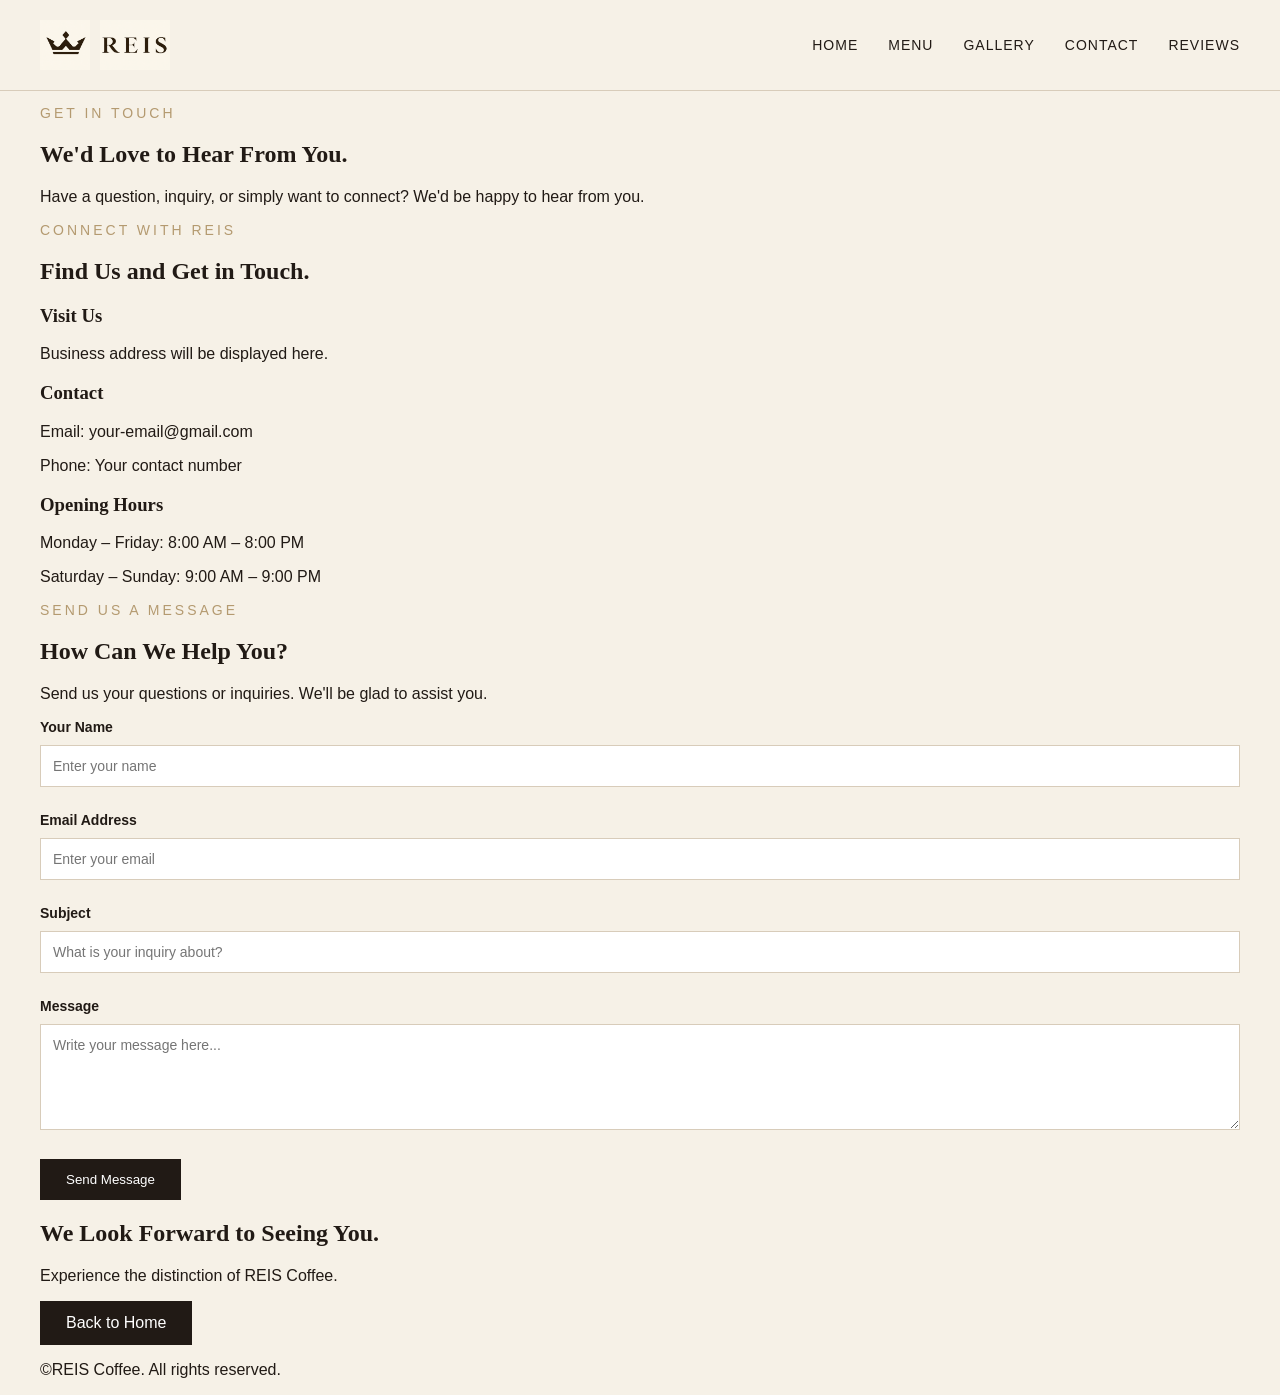
==== pages/contact.html @ 9fa72a69 "Add contact page with form and business information" ====
<!DOCTYPE html>
<html lang="en">

<head>
    <meta charset="UTF-8">
    <meta name="viewport" content="width=device-width, initial-scale=1.0">
    <title>Contact | REIS Coffee</title>
    <link rel="stylesheet" href="../css/style.css"> 
    <link rel="stylesheet" href="../css/home.css"> 
    <link rel="stylesheet" href="../css/pages.css">
    <script src="../js/script.js"></script>
</head>

<body>
    <header id="navbar">
        <div class="container">
            <a href="../index.html" class="logo">
                <img src="../assets/Logo_Crown.png" alt="REIS Logo">
                <img src="../assets/Logo_Text.png" alt="REIS Coffee">
            </a>
            <nav>
                <ul class="nav-links">
                    <li><a href="../index.html">Home</a></li>
                    <li><a href="../pages/menu.html">Menu</a></li>
                    <li><a href="../pages/gallery.html">Gallery</a></li>
                    <li><a href="../pages/contact.html">Contact</a></li>
                    <li><a href="../pages/reviews.html">Reviews</a></li>
                </ul>
            </nav>
        </div>
    </header>

    <main>
        <section class="contact-hero">
                <div class="container">
                    <p class="section-subtitle">GET IN TOUCH</p>
                    <h1>We'd Love to Hear From You.</h1>
                    <p>
                        Have a question, inquiry, or simply want to connect?
                        We'd be happy to hear from you.
                    </p>
                </div>
            </section>


            <!-- BUSINESS INFORMATION -->

            <section class="contact-information">
                <div class="container">

                    <div class="contact-heading">
                        <p class="section-subtitle">CONNECT WITH REIS</p>
                        <h2>Find Us and Get in Touch.</h2>
                    </div>

                    <div class="contact-info-grid">

                        <div class="contact-info-item">
                            <h3>Visit Us</h3>
                            <p>
                                Business address will be displayed here.
                            </p>
                        </div>

                        <div class="contact-info-item">
                            <h3>Contact</h3>
                            <p>
                                Email: your-email@gmail.com
                            </p>
                            <p>
                                Phone: Your contact number
                            </p>
                        </div>

                        <div class="contact-info-item">
                            <h3>Opening Hours</h3>
                            <p>Monday – Friday: 8:00 AM – 8:00 PM</p>
                            <p>Saturday – Sunday: 9:00 AM – 9:00 PM</p>
                        </div>

                    </div>

                    <div class="contact-map">
                        <!-- Map or location image can be added here -->
                    </div>

                </div>
            </section>


            <!-- CONTACT FORM -->

            <section class="contact-form-section">
                <div class="container">

                    <div class="contact-form-heading">
                        <p class="section-subtitle">SEND US A MESSAGE</p>
                        <h2>How Can We Help You?</h2>
                        <p>
                            Send us your questions or inquiries.
                            We'll be glad to assist you.
                        </p>
                    </div>

                    <form class="contact-form" id="contactForm">

                        <div class="form-group">
                            <label for="contactName">Your Name</label>
                            <input
                                type="text"
                                id="contactName"
                                name="contactName"
                                placeholder="Enter your name"
                                required
                            >
                        </div>

                        <div class="form-group">
                            <label for="contactEmail">Email Address</label>
                            <input
                                type="email"
                                id="contactEmail"
                                name="contactEmail"
                                placeholder="Enter your email"
                                required
                            >
                        </div>

                        <div class="form-group">
                            <label for="contactSubject">Subject</label>
                            <input
                                type="text"
                                id="contactSubject"
                                name="contactSubject"
                                placeholder="What is your inquiry about?"
                                required
                            >
                        </div>

                        <div class="form-group">
                            <label for="contactMessage">Message</label>
                            <textarea
                                id="contactMessage"
                                name="contactMessage"
                                rows="5"
                                placeholder="Write your message here..."
                                required
                            ></textarea>
                        </div>

                        <button type="submit" class="btn">
                            Send Message
                        </button>

                        <p id="contactStatus" class="contact-status"></p>

                    </form>

                </div>
            </section>


            <!-- CONTACT CLOSING -->

            <section class="contact-closing">
                <div class="container">
                    <h2>We Look Forward to Seeing You.</h2>
                    <p>Experience the distinction of REIS Coffee.</p>
                    <a href="../index.html" class="btn">Back to Home</a>
                </div>
            </section>
    </main>

    <footer id="footer">
        <div class="container">
            <p>&copy;REIS Coffee. All rights reserved.</p>
        </div>
        
    </footer>

</body>
</html>
---- css/style.css ----
body {
    margin: 0;
    background-color: #F6F1E7;
    color: #211A15;
    font-family: Arial, sans-serif;
}
.container {
    width: 1200px;
    margin: 0 auto;
}
h1, h2, h3 {
    font-family: Georgia, serif;
}
.btn {
    display: inline-block;
    padding: 12px 25px;
    background-color: #211A15;
    color: white;
    text-decoration: none;
    border: 1px solid #211A15;
    cursor: pointer;
}
.btn:hover {
    background-color: transparent;
    color: #211A15;
}
.btn-outline {
    background-color: transparent;
    color: #211A15;
}
.btn-outline:hover {
    background-color: #211A15;
    color: white;
}

#navbar {
    height: 90px;
    background-color: #F6F1E7;
    border-bottom: 1px solid #D8CCBA;

    display: flex;
    align-items: center;
}
#navbar .container {
    width: 1200px;
    height: 100%;
    margin: 0 auto;

    display: flex;
    flex-direction: row;
    justify-content: space-between;
    align-items: center;
}
.logo {
    display: flex;
    flex-direction: row;
    align-items: center;
    gap: 10px;
}
.logo img {
    display: block;
    width: auto;
    object-fit: contain;
    height: 50px;
}
.nav-links {
    display: flex;
    flex-direction: row;
    align-items: center;
    gap: 30px;
    list-style: none;
    margin: 0;
    padding: 0;
}
.nav-links li {
    display: flex;
    align-items: center;
    height: 100%;
}
.nav-links a {
    color: #211A15;
    text-decoration: none;
    font-size: 14px;
    text-transform: uppercase;
    letter-spacing: 1px;
}
.nav-links a:hover {
    color: #B49A70;
}
---- css/home.css ----
.hero {
    height: 600px;
    background-color: #382C23;
    color: #F6F1E7;

    display: flex;
    align-items: center;
}
.hero-content {
    width: 650px;
}
.hero .welcome-message {
    color: #B49A70;
    font-size: 14px;
    letter-spacing: 3px;
    text-transform: uppercase;
}
.hero h1 {
    font-family: Georgia, serif;
    font-size: 64px;
    margin: 20px 0;
}
.hero-description {
    font-size: 18px;
    line-height: 1.6;
    margin-bottom: 30px;
}
.hero-buttons {
    display: flex;
    gap: 15px;
}
.hero .btn {
    background-color: #B49A70;
    border-color: #B49A70;
    color: #211A15;
}
.hero .btn:hover {
    background-color: transparent;
    color: #F6F1E7;
}
.hero .btn-outline {
    background-color: transparent;
    border-color: #F6F1E7;
    color: #F6F1E7;
}
.hero .btn-outline:hover {
    background-color: #F6F1E7;
    color: #211A15;
}

.introduction {
    padding: 100px 0;
    background-color: #F6F1E7;
}
.introduction .container {
    display: flex;
    flex-direction: row;
    align-items: center;
    gap: 70px;
}
.introduction-image {
    width: 50%;
    height: 400px;
    background-color: #D8CCBA;
}
.introduction-image img {
    display: block;
    width: 100%;
    height: 100%;
    object-fit: contain;
}
.introduction-content {
    width: 50%;
}
.section-subtitle {
    color: #B49A70;
    font-size: 14px;
    letter-spacing: 3px;
    text-transform: uppercase;
}
.introduction-content h2 {
    font-family: Georgia, serif;
    font-size: 42px;
    margin: 20px 0;
}
.introduction-content p {
    font-size: 16px;
    line-height: 1.8;
    margin-bottom: 30px;
}

.branding {
    padding: 100px 0;
    background-color: #211A15;
    color: #F6F1E7;
}
.branding-heading {
    width: 650px;
    margin: 0 auto 70px;
    text-align: center;
}
.branding-heading .section-subtitle {
    color: #B49A70;
}
.branding-heading h2 {
    font-family: Georgia, serif;
    font-size: 42px;
    margin: 20px 0;
}
.branding-heading p {
    font-size: 16px;
    line-height: 1.8;
}
.branding-values {
    display: flex;
    flex-direction: row;
    justify-content: space-between;
    gap: 40px;
}
.branding-item {
    flex: 1;
    padding: 30px;
    border-top: 1px solid #B49A70;
}
.branding-item h3 {
    color: #B49A70;
    font-family: Georgia, serif;
    font-size: 24px;
    margin-bottom: 20px;
}
.branding-item p {
    color: #D8CCBA;
    font-size: 15px;
    line-height: 1.8;
}


.gallery-preview {
    padding: 100px 0;
    background-color: #F6F1E7;
}
.gallery-heading {
    text-align: center;
    margin-bottom: 50px;
}
.gallery-heading h2 {
    font-family: Georgia, serif;
    font-size: 42px;
    margin: 20px 0;
}
.gallery-heading p {
    font-size: 16px;
    line-height: 1.8;
}
.gallery-grid {
    display: flex;
    flex-direction: row;
    gap: 20px;
    width: 100%;
}
.gallery-item {
    width: 33.33%;
    height: 350px;
    box-sizing: border-box;
    background-color: #D8CCBA;
}
#gallery-item-1 {
    display: block;
    width: 100%;
    height: 100%;
    object-fit: contain;
    background-color: #B49A70;
}
#gallery-item-2 {
    display: block;
    width: 100%;
    height: 100%;
    object-fit: contain;
    background-color: #382C23;
}
#gallery-item-3 {
    display: block;
    width: 100%;
    height: 100%;
    object-fit: contain;
    background-color: #D8CCBA;
}
.gallery-button {
    text-align: center;
    margin-top: 40px;
}
---- css/pages.css ----
img{
    display: block;
    width: 100%;
    height: 100%;
    object-fit: contain;
}
.gallery-hero, .reviews-hero {
    padding: 100px 0;
    background-color: #382C23;
    color: #F6F1E7;
    text-align: center;
}
.gallery-hero .section-subtitle, .reviews-hero .section-subtitle {
    color: #B49A70;
}
.gallery-hero h1, .reviews-hero h1 {
    font-family: Georgia, serif;
    font-size: 56px;
    margin: 20px 0;
}
.gallery-hero p, .reviews-hero p {
    font-size: 16px;
    line-height: 1.8;
}
.gallery-categories {
    padding: 25px 0;
    background-color: #211A15;
}
.gallery-categories .container {
    display: flex;
    justify-content: center;
    gap: 50px;
}
.gallery-categories a {
    color: #F6F1E7;
    text-decoration: none;
    font-size: 13px;
}
.gallery-categories a:hover {
    color: #B49A70;
}
.gallery-category {
    padding: 80px 0;
    background-color: #F6F1E7;
}
.gallery-category-dark {
    background-color: #211A15;
    color: #F6F1E7;
}
.gallery-category-heading {
    margin-bottom: 40px;
}
.gallery-category-heading .section-subtitle {
    color: #B49A70;
}
.gallery-category-heading h2 {
    font-family: Georgia, serif;
    font-size: 36px;
    margin: 15px 0;
}
.gallery-category-heading p {
    font-size: 15px;
    line-height: 1.7;
}
.gallery-page-grid {
    display: flex;
    flex-direction: row;
    gap: 20px;
}
.gallery-page-item {
    width: 33.33%;
    height: 280px;
    flex-shrink: 0;
    box-sizing: border-box;
    background-color: #D8CCBA;
}
.gallery-category-dark .gallery-page-item {
    background-color: #382C23;
}
.gallery-closing {
    padding: 80px 0;
    background-color: #D8CCBA;
    text-align: center;
}
.gallery-closing h2 {
    font-family: Georgia, serif;
    font-size: 38px;
    margin-bottom: 15px;
}
.gallery-closing p {
    font-size: 16px;
    margin-bottom: 30px;
}



.reviews-overview {
    padding: 60px 0;
    background-color: #D8CCBA;
}
.reviews-overview .container {
    display: flex;
    flex-direction: row;
    justify-content: space-between;
    align-items: center;
    gap: 40px;
}
.rating-summary {
    flex: 1;
}
.rating-summary h2 {
    font-family: Georgia, serif;
    font-size: 30px;
    margin-bottom: 15px;
}
.rating-summary p {
    font-size: 15px;
    line-height: 1.8;
}
.rating-stat {
    text-align: center;
    width: 250px;
}
.rating-stat h3 {
    font-family: Georgia, serif;
    font-size: 42px;
    color: #382C23;
}
.rating-stat p {
    font-size: 15px;
    margin: 5px 0;
}
.rating-stat span {
    font-size: 12px;
    color: #665A4B;
}
.customer-reviews {
    padding: 100px 0;
    background-color: #F6F1E7;
}
.reviews-heading {
    text-align: center;
    margin-bottom: 50px;
}
.reviews-heading h2 {
    font-family: Georgia, serif;
    font-size: 40px;
    margin-top: 20px;
}
.reviews-grid {
    display: flex;
    flex-direction: row;
    gap: 25px;
}
.review-card {
    flex: 1;
    padding: 30px;
    background-color: white;
    border: 1px solid #D8CCBA;
}
.review-stars {
    color: #B49A70;
    font-size: 20px;
    letter-spacing: 3px;
    margin-bottom: 20px;
}
.review-text {
    font-family: Georgia, serif;
    font-size: 17px;
    line-height: 1.8;
    margin-bottom: 30px;
}
.review-author {
    border-top: 1px solid #D8CCBA;
    padding-top: 20px;
}
.review-author h3 {
    font-size: 15px;
    margin-bottom: 5px;
}
.review-author p {
    color: #B49A70;
    font-size: 12px;
}
.leave-review {
    padding: 90px 0;
    background-color: #211A15;
    color: #F6F1E7;
    text-align: center;
}
.leave-review .section-subtitle {
    color: #B49A70;
}
.leave-review h2 {
    font-family: Georgia, serif;
    font-size: 40px;
    margin: 20px 0;
}
.leave-review p {
    font-size: 16px;
    line-height: 1.8;
    margin-bottom: 30px;
}
.leave-review .btn {
    background-color: #B49A70;
    border-color: #B49A70;
    color: #211A15;
}
.leave-review .btn:hover {
    background-color: transparent;
    color: #F6F1E7;
}
.leave-review-heading {
    margin-bottom: 40px;
}
.review-form {
    width: 600px;
    margin: 0 auto;
    padding: 40px;
    background-color: #F6F1E7;
    color: #211A15;
    text-align: left;
    box-sizing: border-box;
}
.form-group {
    margin-bottom: 25px;
}
.form-group label {
    display: block;
    margin-bottom: 10px;
    font-size: 14px;
    font-weight: bold;
}
.form-group input, .form-group textarea {
    width: 100%;
    padding: 12px;
    border: 1px solid #D8CCBA;
    background-color: white;
    color: #211A15;
    font-family: Arial, sans-serif;
    font-size: 14px;
    box-sizing: border-box;
}
.form-group textarea {
    resize: vertical;
}
.form-group input:focus, .form-group textarea:focus {
    outline: none;
    border-color: #B49A70;
}

.rating-input {
    display: flex;
    flex-direction: row-reverse;
    justify-content: flex-end;
    gap: 5px;
}
.rating-input input {
    display: none;
}
.rating-input label {
    color: #D8CCBA;
    font-size: 32px;
    cursor: pointer;
}
.rating-input label:hover,
.rating-input label:hover ~ label,
.rating-input input:checked ~ label {
    color: #B49A70;
}
.review-form .btn {
    background-color: #211A15;
    color: #F6F1E7;
    border-color: #211A15;
}
.review-form .btn:hover {
    background-color: transparent;
    color: #211A15;
}
.review-status {
    margin-top: 20px;
    font-size: 14px;
    color: #382C23;
}
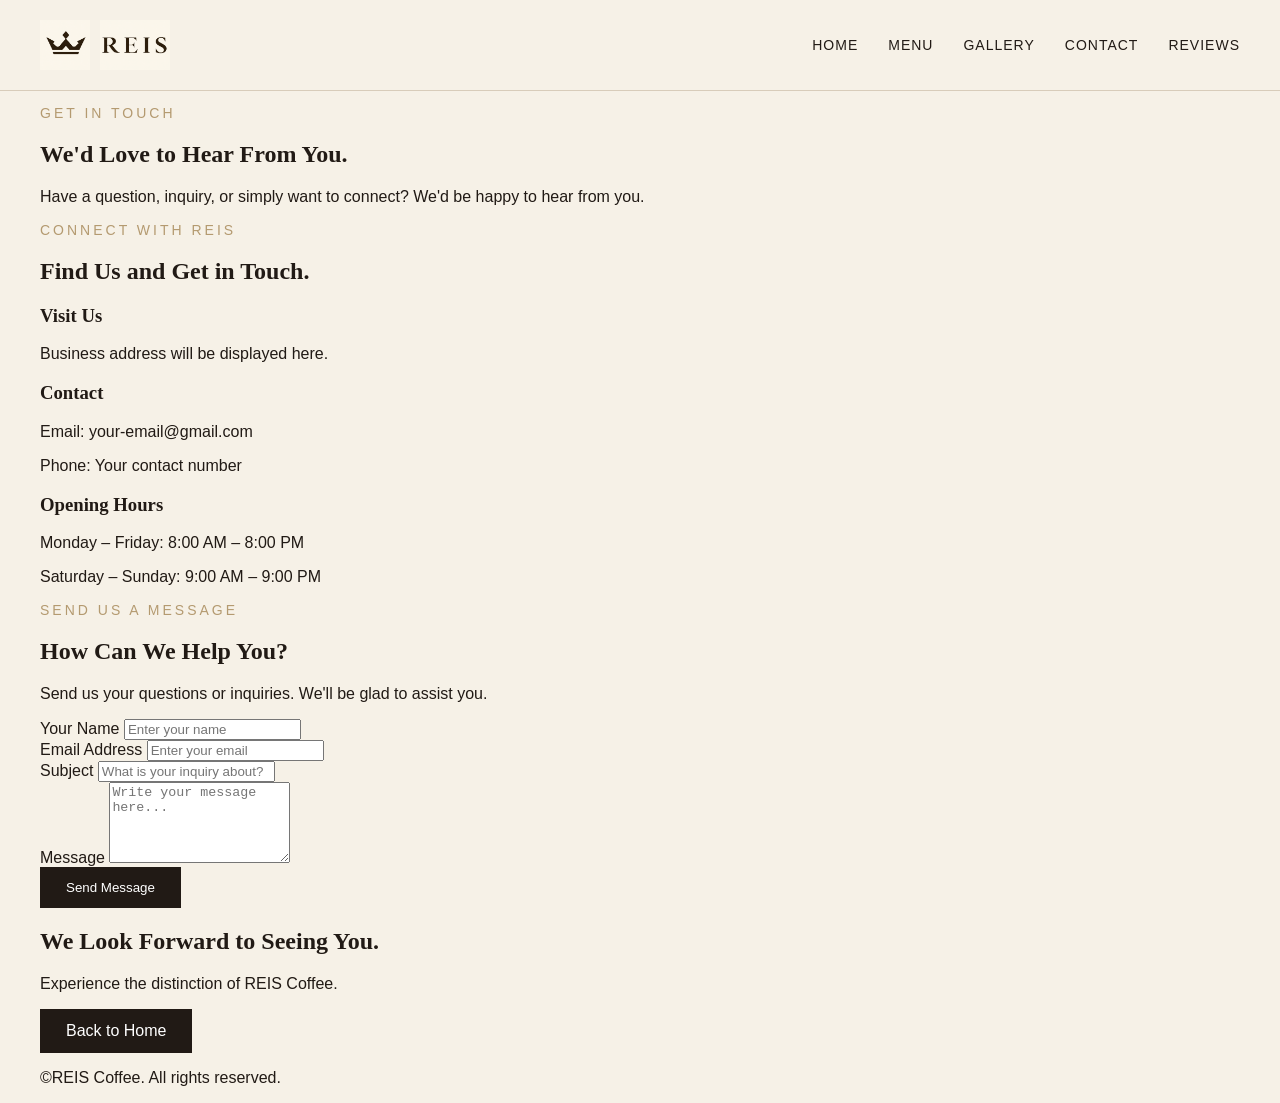
==== commit 6296d092: "Refactor CSS structure by creating separate stylesheets for contact, gallery, menu, and reviews page" ====
--- a/pages/contact.html
+++ b/pages/contact.html
@@ -7,7 +7,7 @@
     <title>Contact | REIS Coffee</title>
     <link rel="stylesheet" href="../css/style.css"> 
     <link rel="stylesheet" href="../css/home.css"> 
-    <link rel="stylesheet" href="../css/pages.css">
+    <link rel="stylesheet" href="../css/pages/contact.css">
     <script src="../js/script.js"></script>
 </head>
 
--- a/css/style.css
+++ b/css/style.css
@@ -86,4 +86,10 @@
 }
 .nav-links a:hover {
     color: #B49A70;
+}
+img{
+    display: block;
+    width: 100%;
+    height: 100%;
+    object-fit: contain;
 }
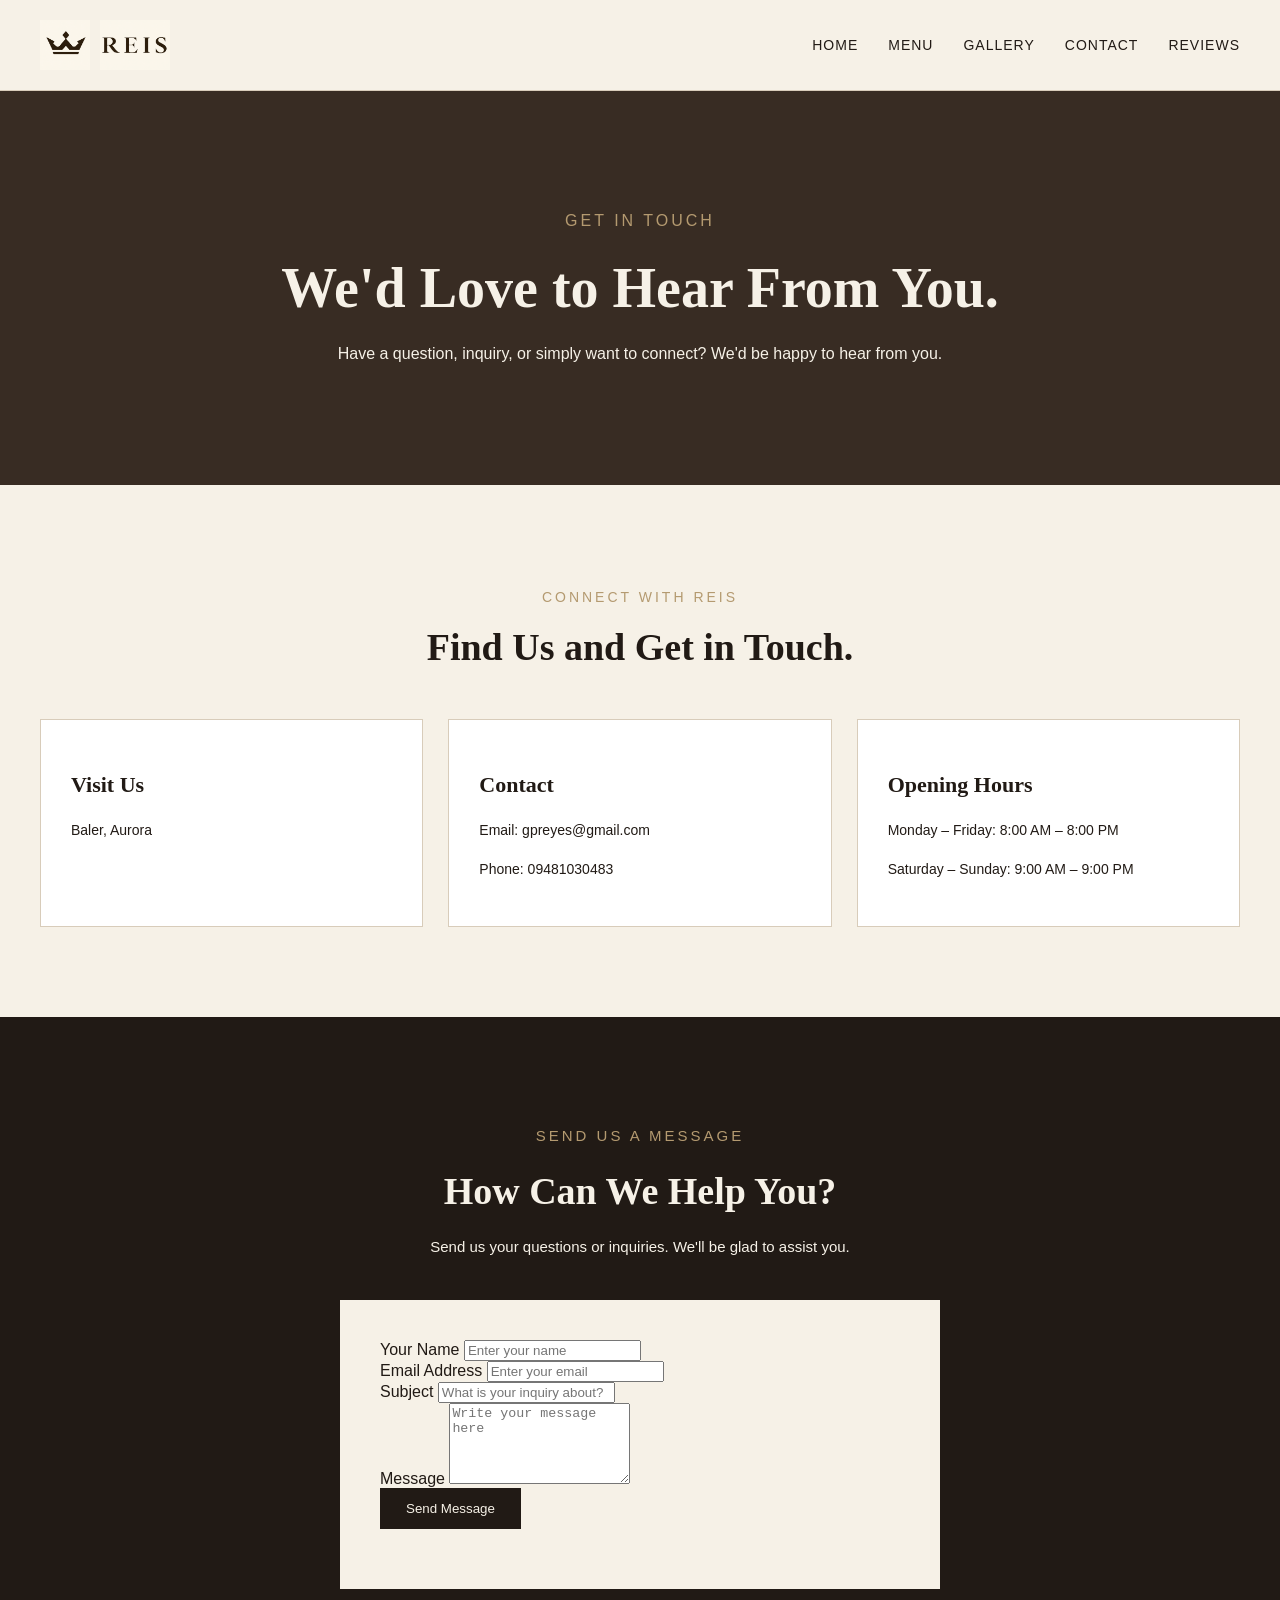
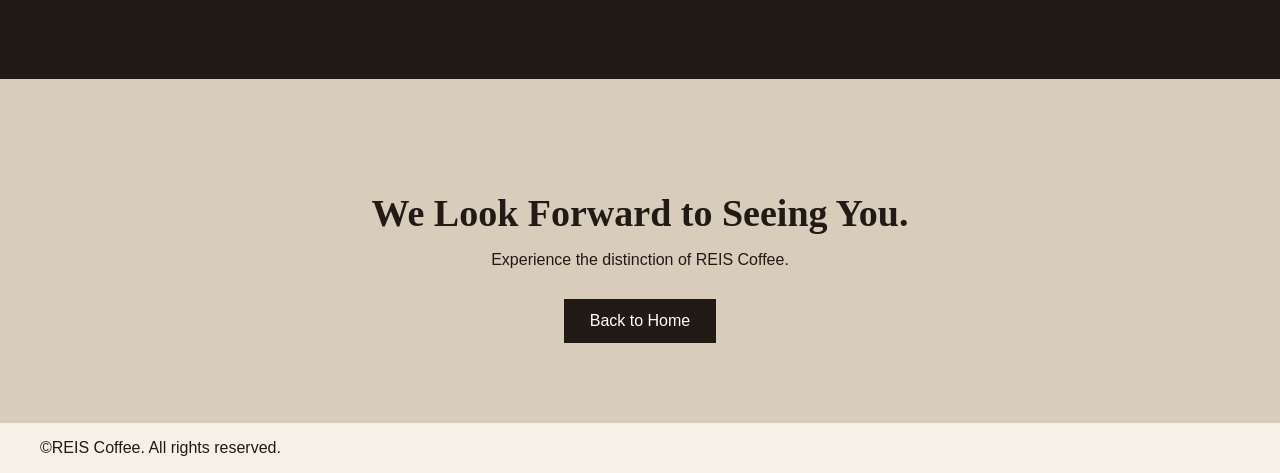
==== commit a913356a: "Refactor contact, gallery, and reviews pages: update HTML structure and styles, remove unused CSS, a" ====
--- a/pages/contact.html
+++ b/pages/contact.html
@@ -31,137 +31,66 @@
     </header>
 
     <main>
-        <section class="contact-hero">
+        <section class="page-hero">
                 <div class="container">
                     <p class="section-subtitle">GET IN TOUCH</p>
                     <h1>We'd Love to Hear From You.</h1>
-                    <p>
-                        Have a question, inquiry, or simply want to connect?
-                        We'd be happy to hear from you.
-                    </p>
+                    <p>Have a question, inquiry, or simply want to connect? We'd be happy to hear from you.</p>
                 </div>
             </section>
-
-
-            <!-- BUSINESS INFORMATION -->
-
             <section class="contact-information">
                 <div class="container">
-
                     <div class="contact-heading">
                         <p class="section-subtitle">CONNECT WITH REIS</p>
                         <h2>Find Us and Get in Touch.</h2>
                     </div>
-
                     <div class="contact-info-grid">
-
                         <div class="contact-info-item">
                             <h3>Visit Us</h3>
-                            <p>
-                                Business address will be displayed here.
-                            </p>
+                            <p>Baler, Aurora</p>
                         </div>
-
                         <div class="contact-info-item">
                             <h3>Contact</h3>
-                            <p>
-                                Email: your-email@gmail.com
-                            </p>
-                            <p>
-                                Phone: Your contact number
-                            </p>
+                            <p>Email: gpreyes@gmail.com</p>
+                            <p>Phone: 09481030483</p>
                         </div>
-
                         <div class="contact-info-item">
                             <h3>Opening Hours</h3>
                             <p>Monday – Friday: 8:00 AM – 8:00 PM</p>
                             <p>Saturday – Sunday: 9:00 AM – 9:00 PM</p>
                         </div>
-
                     </div>
-
-                    <div class="contact-map">
-                        <!-- Map or location image can be added here -->
-                    </div>
-
                 </div>
             </section>
-
-
-            <!-- CONTACT FORM -->
-
             <section class="contact-form-section">
                 <div class="container">
-
                     <div class="contact-form-heading">
                         <p class="section-subtitle">SEND US A MESSAGE</p>
                         <h2>How Can We Help You?</h2>
-                        <p>
-                            Send us your questions or inquiries.
-                            We'll be glad to assist you.
-                        </p>
+                        <p>Send us your questions or inquiries. We'll be glad to assist you.</p>
                     </div>
-
                     <form class="contact-form" id="contactForm">
-
                         <div class="form-group">
                             <label for="contactName">Your Name</label>
-                            <input
-                                type="text"
-                                id="contactName"
-                                name="contactName"
-                                placeholder="Enter your name"
-                                required
-                            >
+                            <input type="text" id="contactName" name="contactName" placeholder="Enter your name" required>
                         </div>
-
                         <div class="form-group">
                             <label for="contactEmail">Email Address</label>
-                            <input
-                                type="email"
-                                id="contactEmail"
-                                name="contactEmail"
-                                placeholder="Enter your email"
-                                required
-                            >
+                            <input type="email" id="contactEmail" name="contactEmail" placeholder="Enter your email" required>
                         </div>
-
                         <div class="form-group">
                             <label for="contactSubject">Subject</label>
-                            <input
-                                type="text"
-                                id="contactSubject"
-                                name="contactSubject"
-                                placeholder="What is your inquiry about?"
-                                required
-                            >
+                            <input type="text" id="contactSubject" name="contactSubject" placeholder="What is your inquiry about?" required>
                         </div>
-
                         <div class="form-group">
                             <label for="contactMessage">Message</label>
-                            <textarea
-                                id="contactMessage"
-                                name="contactMessage"
-                                rows="5"
-                                placeholder="Write your message here..."
-                                required
-                            ></textarea>
+                            <textarea id="contactMessage" name="contactMessage" rows="5" placeholder="Write your message here" required></textarea>
                         </div>
-
-                        <button type="submit" class="btn">
-                            Send Message
-                        </button>
-
+                        <button type="submit" class="btn">Send Message</button>
                         <p id="contactStatus" class="contact-status"></p>
-
                     </form>
-
                 </div>
             </section>
-
-
-            <!-- CONTACT CLOSING -->
-
             <section class="contact-closing">
                 <div class="container">
                     <h2>We Look Forward to Seeing You.</h2>
--- a/css/style.css
+++ b/css/style.css
@@ -92,4 +92,25 @@
     width: 100%;
     height: 100%;
     object-fit: contain;
+}
+
+.page-hero {
+    padding: 100px 0;
+    background-color: #382C23;
+    color: #F6F1E7;
+    text-align: center;
+}
+.page-hero .section-subtitle {
+    color: #B49A70;
+}
+.page-hero h1 {
+    font-family: Georgia, serif;
+    margin: 20px 0;
+}
+.page-hero h1 {
+    font-size: 56px;
+}
+.page-hero p {
+    font-size: 16px;
+    line-height: 1.8;
 }
--- a/css/pages/contact.css
+++ b/css/pages/contact.css
@@ -0,0 +1,94 @@
+.contact-information {
+    padding: 90px 0;
+    background-color: #F6F1E7;
+}
+.contact-heading {
+    text-align: center;
+    margin-bottom: 50px;
+}
+.contact-heading h2 {
+    font-family: Georgia, serif;
+    font-size: 38px;
+    margin-top: 20px;
+}
+.contact-info-grid {
+    display: flex;
+    flex-direction: row;
+    gap: 25px;
+}
+.contact-info-item {
+    flex: 1;
+    padding: 30px;
+    background-color: white;
+    border: 1px solid #D8CCBA;
+}
+.contact-info-item h3 {
+    font-family: Georgia, serif;
+    font-size: 22px;
+    margin-bottom: 20px;
+}
+.contact-info-item p {
+    font-size: 14px;
+    line-height: 1.8;
+}
+.contact-map {
+    height: 300px;
+    margin-top: 40px;
+    background-color: #D8CCBA;
+}
+.contact-form-section {
+    padding: 90px 0;
+    background-color: #211A15;
+    color: #F6F1E7;
+}
+.contact-form-heading {
+    text-align: center;
+    margin-bottom: 40px;
+}
+.contact-form-heading .section-subtitle {
+    color: #B49A70;
+}
+.contact-form-heading h2 {
+    font-family: Georgia, serif;
+    font-size: 38px;
+    margin: 20px 0;
+}
+.contact-form-heading p {
+    font-size: 15px;
+    line-height: 1.8;
+}
+.contact-form {
+    width: 600px;
+    margin: 0 auto;
+    padding: 40px;
+    background-color: #F6F1E7;
+    color: #211A15;
+    box-sizing: border-box;
+}
+.contact-form .btn {
+    background-color: #211A15;
+    color: #F6F1E7;
+    border-color: #211A15;
+}
+.contact-form .btn:hover {
+    background-color: transparent;
+    color: #211A15;
+}
+.contact-status {
+    margin-top: 20px;
+    font-size: 14px;
+}
+.contact-closing {
+    padding: 80px 0;
+    background-color: #D8CCBA;
+    text-align: center;
+}
+.contact-closing h2 {
+    font-family: Georgia, serif;
+    font-size: 38px;
+    margin-bottom: 15px;
+}
+.contact-closing p {
+    font-size: 16px;
+    margin-bottom: 30px;
+}
